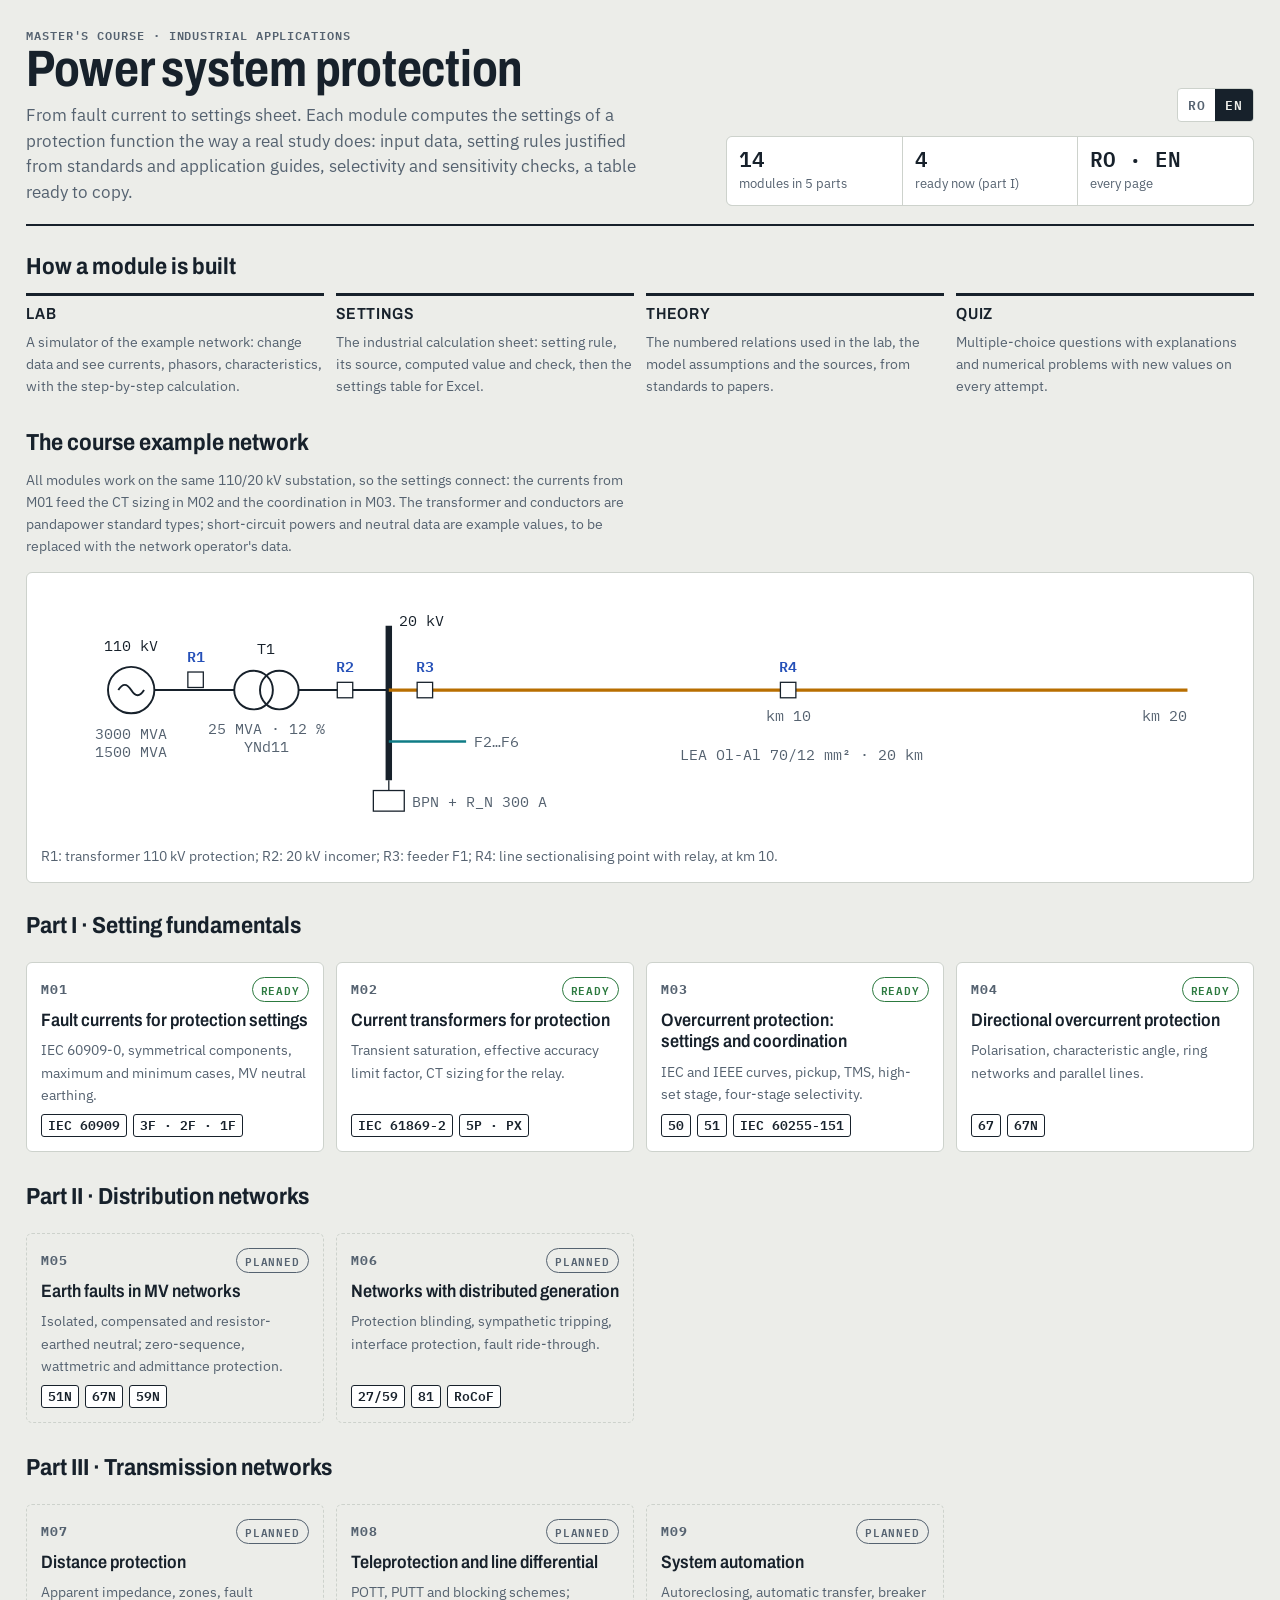
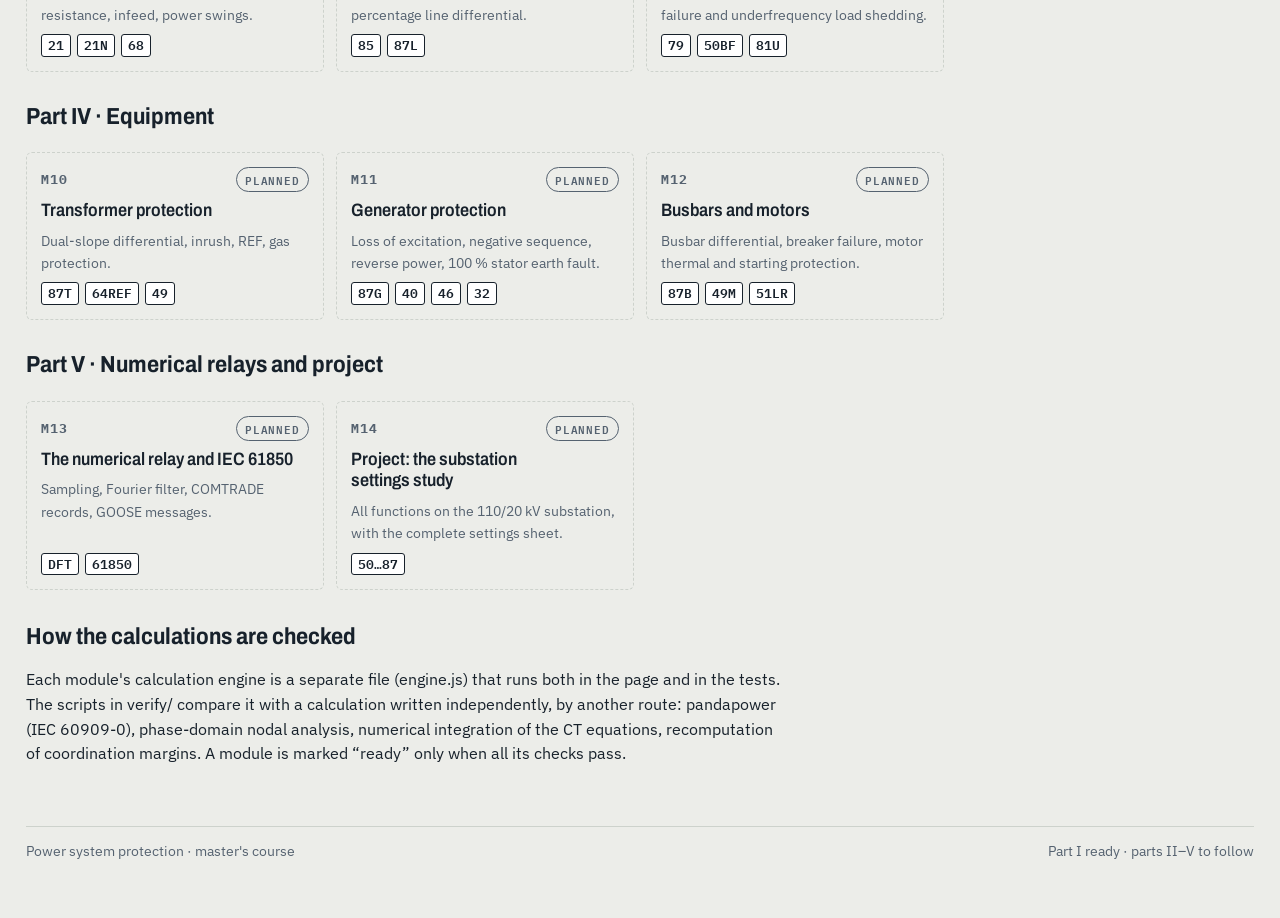
==== site/index.html @ 50221dc5 "Add power system protection course, part I (modules M01-M04) Interactive bilingual (RO/EN) master's " ====
<!doctype html>
<html lang="ro" data-lang="ro">
<head>
<meta charset="utf-8">
<meta name="viewport" content="width=device-width,initial-scale=1,viewport-fit=cover">
<meta name="claude:viewport-fit-sides" content="cover">
<title>Protecții în rețelele electrice</title>
<link rel="preconnect" href="https://fonts.googleapis.com">
<link rel="preconnect" href="https://fonts.gstatic.com" crossorigin>
<link rel="stylesheet" href="https://fonts.googleapis.com/css2?family=Archivo:wdth,wght@62..125,500..800&family=IBM+Plex+Mono:wght@400;600&family=IBM+Plex+Sans:ital,wght@0,400;0,600;1,400&display=swap">
<link rel="stylesheet" href="assets/course.css">
<style>
.hero{display:grid;grid-template-columns:minmax(0,1.25fr) minmax(0,1fr);gap:24px 40px;align-items:end;padding-block:28px 18px;border-bottom:2px solid var(--ink)}
@media (max-width:860px){.hero{grid-template-columns:minmax(0,1fr)}}
.hero h1{font-size:clamp(2rem,1.4rem + 2.6vw,3.2rem);font-stretch:80%;letter-spacing:-.005em}
.hero .lede{font-size:1.04rem;max-width:62ch}
.hero-tools{display:flex;justify-content:flex-end;align-items:flex-start;gap:10px;flex-wrap:wrap}
@media (max-width:860px){.hero-tools{justify-content:flex-start}}
.facts{display:grid;grid-template-columns:repeat(3,minmax(0,1fr));gap:1px;background:var(--line);border:1px solid var(--line);border-radius:6px;overflow:hidden;margin-top:14px}
.facts>div{background:var(--surface);padding:10px 12px;min-width:0}
.facts b{display:block;font:600 1.3rem/1.1 var(--f-mono)}
.facts span{font-size:.82rem;color:var(--muted)}
.part{padding-block:26px 6px}
.part-hd{display:flex;flex-wrap:wrap;align-items:baseline;gap:6px 14px;margin-bottom:12px}
.part-hd .label{color:var(--accent)}
.mods{display:grid;grid-template-columns:repeat(auto-fill,minmax(270px,1fr));gap:12px}
.mod-card{display:flex;flex-direction:column;gap:8px;background:var(--surface);border:1px solid var(--line);border-radius:6px;padding:14px;text-decoration:none;color:inherit;min-width:0;position:relative}
a.mod-card:hover{border-color:var(--accent)}
.mod-card .top{display:flex;justify-content:space-between;align-items:center;gap:8px}
.mod-card .no{font:700 .82rem var(--f-mono);letter-spacing:.06em;color:var(--muted)}
.mod-card h3{font-size:1.12rem;margin:0}
.mod-card p{margin:0;font-size:.9rem;color:var(--muted)}
.mod-card .ansi{margin-top:auto}
.state{font:600 .7rem var(--f-mono);letter-spacing:.08em;text-transform:uppercase;padding:2px 8px;border-radius:99px;border:1.5px solid currentColor}
.state.ready{color:var(--ok)}
.state.plan{color:var(--muted)}
.mod-card.plan{background:transparent;border-style:dashed}
.how{display:grid;grid-template-columns:repeat(4,minmax(0,1fr));gap:12px;margin-top:12px}
@media (max-width:900px){.how{grid-template-columns:repeat(2,minmax(0,1fr))}}
@media (max-width:480px){.how{grid-template-columns:minmax(0,1fr)}}
.how>div{border-top:3px solid var(--ink);padding-top:8px;min-width:0}
.how h3{font-size:1rem;text-transform:uppercase;letter-spacing:.05em}
.how p{margin:4px 0 0;font-size:.9rem;color:var(--muted)}
.block{padding-block:28px 4px}
.net{background:var(--surface);border:1px solid var(--line);border-radius:6px;padding:14px;margin-top:12px}
</style>
</head>
<body>
<div class="wrap">
<header class="hero">
  <div>
    <div class="label"><span lang="ro">Curs de master · aplicații industriale</span><span lang="en">Master's course · industrial applications</span></div>
    <h1><span lang="ro">Protecții în rețelele electrice</span><span lang="en">Power system protection</span></h1>
    <p class="lede"><span lang="ro">De la curentul de defect la fișa de reglaje. Fiecare modul calculează reglajele unei funcții de protecție așa cum se face într-un studiu real: date de intrare, reguli de reglaj justificate din standarde și ghiduri de aplicație, verificări de selectivitate și sensibilitate, tabel gata de copiat.</span><span lang="en">From fault current to settings sheet. Each module computes the settings of a protection function the way a real study does: input data, setting rules justified from standards and application guides, selectivity and sensitivity checks, a table ready to copy.</span></p>
  </div>
  <div>
    <div class="hero-tools"><div class="seg" role="group" aria-label="Limba / Language"><button data-langbtn="ro">RO</button><button data-langbtn="en">EN</button></div></div>
    <div class="facts">
      <div><b>14</b><span><span lang="ro">module în 5 părți</span><span lang="en">modules in 5 parts</span></span></div>
      <div><b>4</b><span><span lang="ro">gata acum (partea I)</span><span lang="en">ready now (part I)</span></span></div>
      <div><b>RO · EN</b><span><span lang="ro">fiecare pagină</span><span lang="en">every page</span></span></div>
    </div>
  </div>
</header>

<section class="block">
  <h2><span lang="ro">Cum e construit un modul</span><span lang="en">How a module is built</span></h2>
  <div class="how">
    <div><h3><span lang="ro">Laborator</span><span lang="en">Lab</span></h3><p><span lang="ro">Un simulator al rețelei-exemplu: schimbi date și vezi curenți, fazori, caracteristici, cu calculul pas cu pas.</span><span lang="en">A simulator of the example network: change data and see currents, phasors, characteristics, with the step-by-step calculation.</span></p></div>
    <div><h3><span lang="ro">Reglaje</span><span lang="en">Settings</span></h3><p><span lang="ro">Fișa de calcul industrială: regula de reglaj, sursa ei, valoarea calculată și verificarea, apoi tabelul de reglaje pentru Excel.</span><span lang="en">The industrial calculation sheet: setting rule, its source, computed value and check, then the settings table for Excel.</span></p></div>
    <div><h3><span lang="ro">Teorie</span><span lang="en">Theory</span></h3><p><span lang="ro">Relațiile numerotate folosite în laborator, ipotezele modelului și sursele, de la standarde la articole.</span><span lang="en">The numbered relations used in the lab, the model assumptions and the sources, from standards to papers.</span></p></div>
    <div><h3><span lang="ro">Test</span><span lang="en">Quiz</span></h3><p><span lang="ro">Grile cu explicații și probleme numerice cu alte valori la fiecare încercare.</span><span lang="en">Multiple-choice questions with explanations and numerical problems with new values on every attempt.</span></p></div>
  </div>
</section>

<section class="block">
  <h2><span lang="ro">Rețeaua-exemplu a cursului</span><span lang="en">The course example network</span></h2>
  <p class="note" style="max-width:76ch"><span lang="ro">Toate modulele lucrează pe aceeași stație 110/20 kV, ca reglajele să se lege între ele: curenții din M01 intră în dimensionarea TC din M02 și în coordonarea din M03. Transformatorul și conductoarele sunt tipuri standard din biblioteca pandapower; puterile de scurtcircuit și datele neutrului sunt valori de exemplu, pe care le înlocuiești cu cele ale operatorului de rețea.</span><span lang="en">All modules work on the same 110/20 kV substation, so the settings connect: the currents from M01 feed the CT sizing in M02 and the coordination in M03. The transformer and conductors are pandapower standard types; short-circuit powers and neutral data are example values, to be replaced with the network operator's data.</span></p>
  <div class="net scroll"><svg viewBox="0 0 930 190" width="100%" style="min-width:680px" role="img" aria-label="Rețeaua-exemplu">
    <g font-family="IBM Plex Mono, monospace" font-size="12" transform="translate(30,0)">
      <circle cx="40" cy="80" r="18" fill="var(--surface)" stroke="var(--ink)" stroke-width="1.5"/><path d="M30 80 q5 -8 10 0 t10 0" fill="none" stroke="var(--ink)" stroke-width="1.5"/>
      <text x="40" y="50" text-anchor="middle" fill="var(--ink)">110 kV</text><text x="40" y="118" text-anchor="middle" fill="var(--muted)">3000 MVA</text><text x="40" y="132" text-anchor="middle" fill="var(--muted)">1500 MVA</text>
      <line x1="58" y1="80" x2="120" y2="80" stroke="var(--ink)" stroke-width="1.5"/>
      <rect x="84" y="66" width="12" height="12" fill="var(--surface)" stroke="var(--ink)"/><text x="90" y="58" text-anchor="middle" fill="var(--accent)" font-weight="600">R1</text>
      <circle cx="135" cy="80" r="15" fill="none" stroke="var(--ink)" stroke-width="1.5"/><circle cx="155" cy="80" r="15" fill="none" stroke="var(--ink)" stroke-width="1.5"/>
      <text x="145" y="52" text-anchor="middle" fill="var(--ink)">T1</text><text x="145" y="114" text-anchor="middle" fill="var(--muted)">25 MVA · 12 %</text><text x="145" y="128" text-anchor="middle" fill="var(--muted)">YNd11</text>
      <line x1="170" y1="80" x2="240" y2="80" stroke="var(--ink)" stroke-width="1.5"/>
      <rect x="200" y="74" width="12" height="12" fill="var(--surface)" stroke="var(--ink)"/><text x="206" y="66" text-anchor="middle" fill="var(--accent)" font-weight="600">R2</text>
      <line x1="240" y1="30" x2="240" y2="150" stroke="var(--ink)" stroke-width="5"/><text x="248" y="30" fill="var(--ink)">20 kV</text>
      <line x1="240" y1="150" x2="240" y2="158" stroke="var(--ink)"/><rect x="228" y="158" width="24" height="16" fill="var(--surface)" stroke="var(--ink)"/><text x="258" y="171" fill="var(--muted)">BPN + R_N 300 A</text>
      <line x1="240" y1="80" x2="860" y2="80" stroke="var(--c3)" stroke-width="2.5"/>
      <rect x="262" y="74" width="12" height="12" fill="var(--surface)" stroke="var(--ink)"/><text x="268" y="66" text-anchor="middle" fill="var(--accent)" font-weight="600">R3</text>
      <rect x="544" y="74" width="12" height="12" fill="var(--surface)" stroke="var(--ink)"/><text x="550" y="66" text-anchor="middle" fill="var(--accent)" font-weight="600">R4</text>
      <text x="550" y="104" text-anchor="middle" fill="var(--muted)">km 10</text>
      <text x="860" y="104" text-anchor="end" fill="var(--muted)">km 20</text>
      <text x="560" y="134" text-anchor="middle" fill="var(--muted)">LEA Ol-Al 70/12 mm² · 20 km</text>
      <line x1="240" y1="120" x2="300" y2="120" stroke="var(--c6)" stroke-width="2"/><text x="306" y="124" fill="var(--muted)">F2…F6</text>
    </g>
  </svg>
  <p class="note" style="margin:8px 0 0"><span lang="ro">R1: protecția de pe 110 kV a transformatorului; R2: celula de sosire 20 kV; R3: plecarea F1; R4: punct de secționare cu releu pe linie, la km 10.</span><span lang="en">R1: transformer 110 kV protection; R2: 20 kV incomer; R3: feeder F1; R4: line sectionalising point with relay, at km 10.</span></p>
  </div>
</section>

<div id="parts"></div>

<section class="block">
  <h2><span lang="ro">Cum sunt verificate calculele</span><span lang="en">How the calculations are checked</span></h2>
  <p style="max-width:76ch"><span lang="ro">Motorul de calcul al fiecărui modul e un fișier separat (engine.js), care rulează și în pagină, și în teste. Scripturile din verify/ îl compară cu un calcul scris independent, pe altă cale: pandapower (IEC 60909-0), analiză nodală în coordonate de fază, integrarea numerică a ecuațiilor TC, recalcularea timpilor de coordonare. Un modul e marcat „gata” doar când toate verificările lui trec.</span><span lang="en">Each module's calculation engine is a separate file (engine.js) that runs both in the page and in the tests. The scripts in verify/ compare it with a calculation written independently, by another route: pandapower (IEC 60909-0), phase-domain nodal analysis, numerical integration of the CT equations, recomputation of coordination margins. A module is marked “ready” only when all its checks pass.</span></p>
</section>

<footer class="mod"><span><span lang="ro">Protecții în rețelele electrice · curs de master</span><span lang="en">Power system protection · master's course</span></span><span><span lang="ro">Partea I gata · părțile II–V urmează</span><span lang="en">Part I ready · parts II–V to follow</span></span></footer>
</div>

<script src="assets/course.js"></script>
<script>
(function () {
  const PR = window.PR;
  const PARTS = [
    { ro: "Partea I · Bazele reglajelor", en: "Part I · Setting fundamentals", mods: [
      ["M01", "m01/index.html", true, { ro: "Curenții de defect pentru reglaje", en: "Fault currents for protection settings" }, { ro: "IEC 60909-0, componente simetrice, regim maxim și minim, tratarea neutrului MT.", en: "IEC 60909-0, symmetrical components, maximum and minimum cases, MV neutral earthing." }, ["IEC 60909", "3F · 2F · 1F"]],
      ["M02", "m02/index.html", true, { ro: "Transformatoare de curent pentru protecții", en: "Current transformers for protection" }, { ro: "Saturația în regim tranzitoriu, factorul limită de precizie real, dimensionarea TC pentru releu.", en: "Transient saturation, effective accuracy limit factor, CT sizing for the relay." }, ["IEC 61869-2", "5P · PX"]],
      ["M03", "m03/index.html", true, { ro: "Protecția maximală de curent: reglaje și coordonare", en: "Overcurrent protection: settings and coordination" }, { ro: "Curbe IEC și IEEE, curent de pornire, TMS, treapta rapidă, selectivitate pe patru trepte.", en: "IEC and IEEE curves, pickup, TMS, high-set stage, four-stage selectivity." }, ["50", "51", "IEC 60255-151"]],
      ["M04", "m04/index.html", true, { ro: "Protecția maximală direcțională", en: "Directional overcurrent protection" }, { ro: "Polarizare, unghiul caracteristic, rețele buclate și linii paralele.", en: "Polarisation, characteristic angle, ring networks and parallel lines." }, ["67", "67N"]],
    ] },
    { ro: "Partea II · Rețele de distribuție", en: "Part II · Distribution networks", mods: [
      ["M05", "", false, { ro: "Punerea la pământ în rețelele MT", en: "Earth faults in MV networks" }, { ro: "Neutru izolat, compensat, prin rezistor; protecții homopolare, wattmetrice și de admitanță.", en: "Isolated, compensated and resistor-earthed neutral; zero-sequence, wattmetric and admittance protection." }, ["51N", "67N", "59N"]],
      ["M06", "", false, { ro: "Rețele cu generare distribuită", en: "Networks with distributed generation" }, { ro: "Orbirea protecției, declanșări simpatice, protecția de interfață, trecerea prin gol de tensiune.", en: "Protection blinding, sympathetic tripping, interface protection, fault ride-through." }, ["27/59", "81", "RoCoF"]],
    ] },
    { ro: "Partea III · Rețele de transport", en: "Part III · Transmission networks", mods: [
      ["M07", "", false, { ro: "Protecția de distanță", en: "Distance protection" }, { ro: "Impedanța văzută, zone, rezistența de defect, alimentarea intermediară, pendulații.", en: "Apparent impedance, zones, fault resistance, infeed, power swings." }, ["21", "21N", "68"]],
      ["M08", "", false, { ro: "Teleprotecție și diferențiala de linie", en: "Teleprotection and line differential" }, { ro: "Scheme POTT, PUTT, cu blocare; diferențiala procentuală de linie.", en: "POTT, PUTT and blocking schemes; percentage line differential." }, ["85", "87L"]],
      ["M09", "", false, { ro: "Automatizări de sistem", en: "System automation" }, { ro: "RAR, AAR, DRRI și descărcarea automată la scăderea frecvenței.", en: "Autoreclosing, automatic transfer, breaker failure and underfrequency load shedding." }, ["79", "50BF", "81U"]],
    ] },
    { ro: "Partea IV · Echipamente", en: "Part IV · Equipment", mods: [
      ["M10", "", false, { ro: "Protecția transformatoarelor", en: "Transformer protection" }, { ro: "Diferențiala cu pantă dublă, curentul de magnetizare, REF, protecția de gaze.", en: "Dual-slope differential, inrush, REF, gas protection." }, ["87T", "64REF", "49"]],
      ["M11", "", false, { ro: "Protecția generatoarelor", en: "Generator protection" }, { ro: "Pierderea excitației, secvența inversă, puterea inversă, statorul 100 %.", en: "Loss of excitation, negative sequence, reverse power, 100 % stator earth fault." }, ["87G", "40", "46", "32"]],
      ["M12", "", false, { ro: "Bare și motoare", en: "Busbars and motors" }, { ro: "Diferențiala de bare, DRRI, protecția termică și la pornire a motoarelor.", en: "Busbar differential, breaker failure, motor thermal and starting protection." }, ["87B", "49M", "51LR"]],
    ] },
    { ro: "Partea V · Relee numerice și proiect", en: "Part V · Numerical relays and project", mods: [
      ["M13", "", false, { ro: "Releul numeric și IEC 61850", en: "The numerical relay and IEC 61850" }, { ro: "Eșantionare, filtrul Fourier, înregistrări COMTRADE, mesaje GOOSE.", en: "Sampling, Fourier filter, COMTRADE records, GOOSE messages." }, ["DFT", "61850"]],
      ["M14", "", false, { ro: "Proiect: studiul de reglaje al stației", en: "Project: the substation settings study" }, { ro: "Toate funcțiile pe stația 110/20 kV, cu fișa de reglaje completă.", en: "All functions on the 110/20 kV substation, with the complete settings sheet." }, ["50…87"]],
    ] },
  ];
  const host = document.getElementById("parts");
  host.innerHTML = PARTS.map((p) => `<section class="part"><div class="part-hd"><h2>${PR.bi(p)}</h2></div><div class="mods">${p.mods.map(([no, href, ready, title, desc, ansi]) => {
    const tag = ready ? "a" : "div";
    return `<${tag} class="mod-card ${ready ? "" : "plan"}" ${ready ? `href="${href}"` : ""}><div class="top"><span class="no">${no}</span><span class="state ${ready ? "ready" : "plan"}">${ready ? PR.bi("gata", "ready") : PR.bi("urmează", "planned")}</span></div><h3>${PR.bi(title)}</h3><p>${PR.bi(desc)}</p><div class="ansi">${ansi.map((a) => `<span>${a}</span>`).join("")}</div></${tag}>`;
  }).join("")}</div></section>`).join("");
})();
</script>
</body>
</html>
---- site/assets/course.css ----
/* Protecții în rețelele electrice — stiluri comune
   Layout: relay-panel bench — header with module id + ANSI function badges + RO/EN switch,
   tab strip (Laborator · Reglaje · Teorie · Test); lab = control rail left, results bench right. */
:root{
  --bg:#ECEDE9;        /* panel grey, slight warm bias (relay panels are RAL 7035) */
  --surface:#FFFFFF;
  --sunk:#E2E4DF;
  --ink:#17212B;
  --muted:#556270;
  --line:#CDD2CC;
  --accent:#2550B8;    /* signal cobalt */
  --accent-ink:#FFFFFF;
  --accent-soft:#E3E9F8;
  --trip:#C0352B;  --trip-bg:#F7E3E0;   /* TRIP LED */
  --start:#B86E00; --start-bg:#FBEBD2;  /* START / pickup LED */
  --ok:#2C7A3F;    --ok-bg:#E1F0E4;     /* READY LED */
  /* conductor colours after IEC 60445: L1 brown, L2 black, L3 grey */
  --L1:#9A5427; --L2:#17212B; --L3:#6F7F92;
  /* sequence components */
  --seq1:#2550B8; --seq2:#8A3FA8; --seq0:#4C7A1E;
  --c1:#2550B8; --c2:#C0352B; --c3:#B86E00; --c4:#2C7A3F; --c5:#8A3FA8; --c6:#0F7C86;
  --f-display:"Archivo","Arial Narrow",system-ui,sans-serif;
  --f-body:"IBM Plex Sans",system-ui,-apple-system,"Segoe UI",sans-serif;
  --f-mono:"IBM Plex Mono",ui-monospace,Consolas,monospace;
}
@media (prefers-color-scheme: dark){:root:not([data-theme="light"]){
  --bg:#11161B; --surface:#192028; --sunk:#202933; --ink:#E4E9EE; --muted:#9AA7B4; --line:#2E3946;
  --accent:#8EA9FF; --accent-ink:#0B1530; --accent-soft:#1E2A4A;
  --trip:#F27A6E; --trip-bg:#3B1D1A; --start:#F0AD45; --start-bg:#3A2A10; --ok:#6CCB86; --ok-bg:#16301E;
  --L1:#D08A57; --L2:#E4E9EE; --L3:#8FA3BA;
  --seq1:#8EA9FF; --seq2:#D18BEA; --seq0:#9BCB63;
  --c1:#8EA9FF; --c2:#F27A6E; --c3:#F0AD45; --c4:#6CCB86; --c5:#D18BEA; --c6:#4FC7D1;
  color-scheme:dark}}
:root[data-theme="dark"]{
  --bg:#11161B; --surface:#192028; --sunk:#202933; --ink:#E4E9EE; --muted:#9AA7B4; --line:#2E3946;
  --accent:#8EA9FF; --accent-ink:#0B1530; --accent-soft:#1E2A4A;
  --trip:#F27A6E; --trip-bg:#3B1D1A; --start:#F0AD45; --start-bg:#3A2A10; --ok:#6CCB86; --ok-bg:#16301E;
  --L1:#D08A57; --L2:#E4E9EE; --L3:#8FA3BA;
  --seq1:#8EA9FF; --seq2:#D18BEA; --seq0:#9BCB63;
  --c1:#8EA9FF; --c2:#F27A6E; --c3:#F0AD45; --c4:#6CCB86; --c5:#D18BEA; --c6:#4FC7D1;
  color-scheme:dark}

/* language switch: everything is written twice, the inactive language is hidden */
html[data-lang="ro"] body [lang="en"], html[data-lang="en"] body [lang="ro"]{display:none!important}

*{box-sizing:border-box}
[hidden]{display:none!important}
html{-webkit-text-size-adjust:100%}
body{margin:0;background:var(--bg);color:var(--ink);font:16px/1.55 var(--f-body)}
a{color:var(--accent)}
.wrap{max-width:1260px;margin:0 auto;padding-left:max(16px,env(safe-area-inset-left,0px));padding-right:max(16px,env(safe-area-inset-right,0px));padding-block:0 56px}
.mono{font-family:var(--f-mono);font-variant-numeric:tabular-nums}
.label{font:600 .72rem/1.3 var(--f-mono);letter-spacing:.08em;text-transform:uppercase;color:var(--muted)}
.note{font-size:.88rem;color:var(--muted)}
h1,h2,h3{font-family:var(--f-display);font-stretch:87.5%;text-wrap:balance;margin:0}
h1{font-weight:700;font-size:clamp(1.6rem,1.2rem + 1.6vw,2.3rem);line-height:1.05;letter-spacing:.005em}
h2{font-weight:700;font-size:1.45rem;line-height:1.15;margin-bottom:10px}
h3{font-weight:600;font-size:1.1rem;line-height:1.2;margin-bottom:8px}
button,input,select{font:inherit;color:inherit}
button:focus-visible,input:focus-visible,select:focus-visible,summary:focus-visible,a:focus-visible{outline:2px solid var(--accent);outline-offset:2px}

/* ---------- header ---------- */
header.mod{display:grid;grid-template-columns:minmax(0,1fr) auto;gap:14px 24px;align-items:end;padding-block:22px 14px;border-bottom:2px solid var(--ink)}
@media (max-width:760px){header.mod{grid-template-columns:minmax(0,1fr)}}
.crumbs{display:flex;flex-wrap:wrap;gap:6px 12px;align-items:center;margin-bottom:6px}
.crumbs a{font:600 .78rem var(--f-mono);letter-spacing:.06em;text-transform:uppercase;text-decoration:none;color:var(--muted)}
.crumbs a:hover{color:var(--accent)}
.modno{font:700 .8rem var(--f-mono);letter-spacing:.08em;color:var(--accent)}
.lede{margin:6px 0 0;color:var(--muted);max-width:70ch;font-size:.97rem}
.ansi{display:flex;flex-wrap:wrap;gap:6px;margin-top:10px}
.ansi span{font:600 .8rem/1 var(--f-mono);border:1.5px solid var(--ink);border-radius:3px;padding:4px 6px;background:var(--surface)}
.ansi span small{font:400 .72rem var(--f-body);color:var(--muted);margin-left:4px}
.hdr-tools{display:flex;flex-direction:column;align-items:flex-end;gap:10px}
@media (max-width:760px){.hdr-tools{align-items:flex-start}}
.seg{display:inline-flex;border:1px solid var(--line);border-radius:4px;overflow:hidden;background:var(--surface)}
.seg button{border:0;background:transparent;padding:5px 10px;font:600 .8rem var(--f-mono);letter-spacing:.06em;cursor:pointer;color:var(--muted)}
.seg button[aria-pressed="true"]{background:var(--ink);color:var(--bg)}
nav.tabs{display:flex;gap:4px;flex-wrap:wrap}
nav.tabs button{font:600 .95rem var(--f-display);font-stretch:87.5%;letter-spacing:.05em;text-transform:uppercase;border:1px solid var(--line);background:var(--surface);color:var(--ink);padding:8px 14px;border-radius:4px;cursor:pointer}
nav.tabs button[aria-selected="true"]{background:var(--ink);color:var(--bg);border-color:var(--ink)}
section.tab{padding-top:24px}

/* ---------- lab bench ---------- */
.lab{display:grid;grid-template-columns:330px minmax(0,1fr);gap:24px;align-items:start}
@media (max-width:920px){.lab{grid-template-columns:minmax(0,1fr)}}
.rail{display:flex;flex-direction:column;gap:14px;min-width:0}
.bench{display:flex;flex-direction:column;gap:18px;min-width:0}
.panel,.figure{background:var(--surface);border:1px solid var(--line);border-radius:6px;padding:14px;min-width:0}
.figure>.label{margin-bottom:8px}
.presets{display:flex;flex-wrap:wrap;gap:6px}
.btn{font:600 .86rem var(--f-body);border:1px solid var(--line);background:var(--sunk);color:var(--ink);padding:6px 10px;border-radius:4px;cursor:pointer;text-align:left;line-height:1.3}
.btn:hover{border-color:var(--accent)}
.btn.primary{background:var(--accent);color:var(--accent-ink);border-color:var(--accent)}
.btn[aria-pressed="true"]{background:var(--accent-soft);border-color:var(--accent)}
.knob{display:grid;grid-template-columns:minmax(0,1fr) 96px;gap:2px 10px;align-items:center;padding-block:6px;border-top:1px dashed var(--line)}
.knob:first-child{border-top:0}
.knob label{font-size:.9rem;line-height:1.25}
.knob label small{color:var(--muted);display:block;font-size:.76rem;font-family:var(--f-mono)}
.knob input[type=number],.knob select{width:100%;font:500 .9rem var(--f-mono);padding:4px 6px;border:1px solid var(--line);border-radius:3px;background:var(--bg);color:var(--ink);text-align:right}
.knob select{text-align:left;font-family:var(--f-body)}
.knob.wide{grid-template-columns:minmax(0,1fr)}
.knob.wide select{width:100%}
.knob input[type=range]{grid-column:1/-1;width:100%;accent-color:var(--accent)}
.knob.check{grid-template-columns:minmax(0,1fr) auto}
details.grp{border-top:1px solid var(--line)}
details.grp:first-child{border-top:0}
details.grp summary{cursor:pointer;padding:8px 0;font:600 1rem var(--f-display);font-stretch:87.5%;letter-spacing:.02em;display:flex;align-items:center;gap:8px;list-style:none}
details.grp summary::-webkit-details-marker{display:none}
details.grp summary::before{content:"▸";color:var(--muted);transition:transform .15s}
details.grp[open] summary::before{transform:rotate(90deg)}
.swatch{width:10px;height:10px;border-radius:2px;display:inline-block;flex:none}

/* KPI strip */
.kpis{display:grid;grid-template-columns:repeat(4,minmax(0,1fr));gap:1px;background:var(--line);border:1px solid var(--line);border-radius:6px;overflow:hidden}
.kpis.k3{grid-template-columns:repeat(3,minmax(0,1fr))}
@media (max-width:640px){.kpis,.kpis.k3{grid-template-columns:repeat(2,minmax(0,1fr))}}
.kpis>div{background:var(--surface);padding:11px 13px;min-width:0}
.kpis .v{font:600 1.45rem/1.15 var(--f-mono);font-variant-numeric:tabular-nums;margin-top:4px;overflow-wrap:anywhere}
.kpis .v small{font-size:.78rem;color:var(--muted);font-weight:400}

/* relay-style status bar: LED + verdict */
.status{display:flex;flex-wrap:wrap;align-items:center;gap:8px 12px;padding:10px 14px;border-radius:6px;font-weight:600;border:1px solid transparent}
.status.ok{background:var(--ok-bg);color:var(--ok);border-color:color-mix(in srgb,var(--ok) 35%,transparent)}
.status.bad{background:var(--trip-bg);color:var(--trip);border-color:color-mix(in srgb,var(--trip) 35%,transparent)}
.status.warn{background:var(--start-bg);color:var(--start);border-color:color-mix(in srgb,var(--start) 35%,transparent)}
.status .led{width:12px;height:12px;border-radius:50%;background:currentColor;box-shadow:0 0 0 3px color-mix(in srgb,currentColor 25%,transparent);flex:none}
.status .pill{font:600 .74rem var(--f-mono);letter-spacing:.08em;border:1.5px solid currentColor;padding:2px 8px;border-radius:99px}
.status .msg{color:var(--ink);font-weight:400;flex:1 1 260px;min-width:0}

/* tables */
.scroll{overflow-x:auto;-webkit-overflow-scrolling:touch}
table.data{border-collapse:collapse;width:100%;font-size:.9rem}
table.data th,table.data td{padding:6px 8px;border-bottom:1px solid var(--line);text-align:left;vertical-align:top}
table.data th{font:600 .74rem var(--f-mono);letter-spacing:.06em;text-transform:uppercase;color:var(--muted);white-space:nowrap}
table.data td.n,table.data th.n{text-align:right;font-family:var(--f-mono);font-variant-numeric:tabular-nums;white-space:nowrap}
table.data td.eq{font-family:var(--f-mono);color:var(--muted);font-size:.8rem;white-space:nowrap}
table.data tr.head td{background:var(--sunk);font:600 1rem var(--f-display);font-stretch:87.5%;letter-spacing:.02em;border-bottom:0;padding-top:9px}
table.data tr.res td{font-weight:600}
table.data td .ok{color:var(--ok);font-weight:600}
table.data td .bad{color:var(--trip);font-weight:600}
table.data td .warn{color:var(--start);font-weight:600}
.tools{display:flex;flex-wrap:wrap;gap:8px;align-items:center;justify-content:space-between;margin-bottom:8px}
.copied{font:600 .78rem var(--f-mono);color:var(--ok)}

/* settings sheet (Reglaje) */
.sheet{background:var(--surface);border:1px solid var(--line);border-radius:6px;padding:16px;min-width:0}
.sheet-hd{display:flex;flex-wrap:wrap;justify-content:space-between;gap:8px 20px;align-items:baseline;border-bottom:2px solid var(--ink);padding-bottom:8px;margin-bottom:12px}
.steps{counter-reset:st;display:flex;flex-direction:column;gap:14px}
.step{display:grid;grid-template-columns:34px minmax(0,1fr);gap:4px 12px}
.step::before{counter-increment:st;content:counter(st);font:700 .9rem/26px var(--f-mono);width:26px;height:26px;text-align:center;border-radius:50%;background:var(--ink);color:var(--bg)}
.step>div{min-width:0}
.step h3{margin:2px 0 4px}
.step p{margin:4px 0;max-width:72ch}
.rule{font-size:.86rem;color:var(--muted);border-left:3px solid var(--line);padding-left:10px;margin:6px 0}
.calc{font-family:var(--f-mono);font-size:.86rem;background:var(--sunk);border-radius:4px;padding:8px 10px;overflow-x:auto;white-space:pre-wrap;word-break:break-word}

/* theory */
.theory{display:grid;grid-template-columns:220px minmax(0,1fr);gap:32px;align-items:start}
@media (max-width:860px){.theory{grid-template-columns:minmax(0,1fr)}.toc{display:none!important}}
.toc{position:sticky;top:calc(env(safe-area-inset-top,0px) + 12px);display:flex;flex-direction:column;gap:3px;font-size:.9rem}
.toc a{color:var(--muted);text-decoration:none;padding:3px 0 3px 10px;border-left:2px solid var(--line)}
.toc a:hover{color:var(--ink);border-color:var(--accent)}
article{max-width:76ch;min-width:0}
article>section{padding-bottom:22px;margin-bottom:22px;border-bottom:1px solid var(--line)}
article>section:last-child{border-bottom:0}
article p,article li{max-width:70ch}
.eqn{background:var(--surface);border:1px solid var(--line);border-left:3px solid var(--accent);border-radius:4px;padding:10px 14px;margin:10px 0;overflow-x:auto;display:flex;justify-content:space-between;gap:16px;align-items:center}
.eqn .no{font:500 .8rem var(--f-mono);color:var(--muted);flex:none}
.eqn math{font-size:1.12em}
.callout{background:var(--accent-soft);border-radius:6px;padding:10px 14px;margin:10px 0}
.callout.ind{background:var(--start-bg)}
.callout b.k{font:600 .74rem var(--f-mono);letter-spacing:.08em;text-transform:uppercase;display:block;margin-bottom:2px}
.cite{font-size:.84rem;color:var(--muted)}
ol.refs{font-size:.88rem;padding-left:22px}
ol.refs li{margin-bottom:6px}
.cards{display:grid;grid-template-columns:repeat(2,minmax(0,1fr));gap:12px}
@media (max-width:640px){.cards{grid-template-columns:minmax(0,1fr)}}
.card{background:var(--surface);border:1px solid var(--line);border-radius:6px;padding:12px 14px;min-width:0}
.card p{margin:4px 0;font-size:.94rem}

/* quiz */
.quiz{max-width:820px;display:flex;flex-direction:column;gap:14px}
.q{background:var(--surface);border:1px solid var(--line);border-radius:6px;padding:14px 16px}
.q .qt{font-weight:600;margin-bottom:8px}
.opts{display:flex;flex-direction:column;gap:6px}
.opt{text-align:left;font:400 .95rem var(--f-body);background:var(--bg);color:var(--ink);border:1px solid var(--line);border-radius:4px;padding:8px 10px;cursor:pointer}
.opt:hover:not(:disabled){border-color:var(--accent)}
.opt.right{border-color:var(--ok);background:var(--ok-bg)}
.opt.wrong{border-color:var(--trip);background:var(--trip-bg)}
.opt:disabled{cursor:default}
.expl{margin-top:8px;font-size:.92rem;color:var(--muted)}
.score{display:flex;justify-content:space-between;align-items:center;gap:12px;flex-wrap:wrap}
.num-row{display:flex;gap:8px;flex-wrap:wrap;align-items:center}
.num-row input{font:500 1rem var(--f-mono);padding:6px 8px;border:1px solid var(--line);border-radius:4px;background:var(--bg);color:var(--ink);width:150px}

/* svg */
svg text{font-family:var(--f-mono)}
svg .ax{stroke:var(--ink);stroke-width:1}
svg .grid{stroke:var(--line);stroke-width:1}
svg .minor{stroke:var(--line);stroke-width:.6;stroke-dasharray:2 3}
svg .tick{fill:var(--muted);font-size:11px}
svg .lbl{fill:var(--ink);font-size:12px}

footer.mod{margin-top:40px;padding-top:14px;border-top:1px solid var(--line);font-size:.85rem;color:var(--muted);display:flex;flex-wrap:wrap;gap:8px 24px;justify-content:space-between}
@media (prefers-reduced-motion:reduce){*{transition:none!important;animation:none!important}}
.status.info{background:var(--accent-soft);color:var(--accent);border-color:color-mix(in srgb,var(--accent) 30%,transparent)}
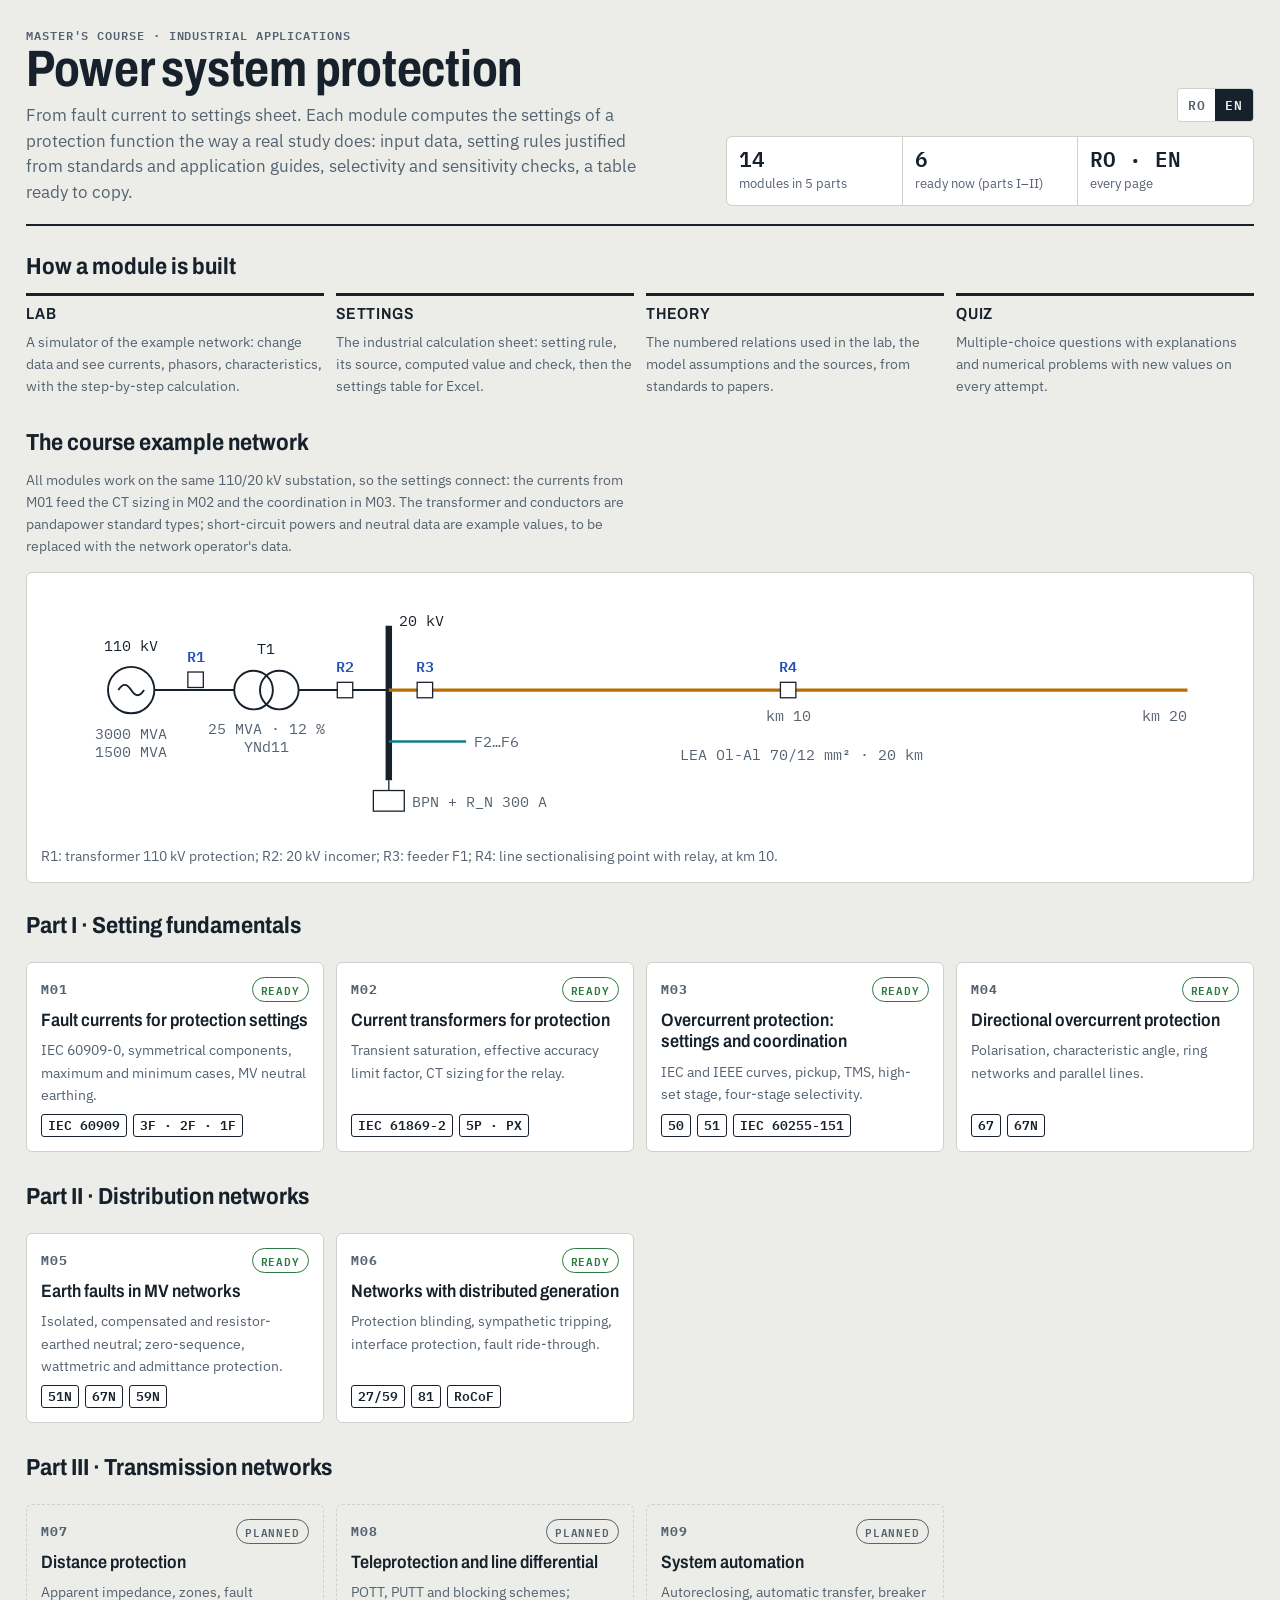
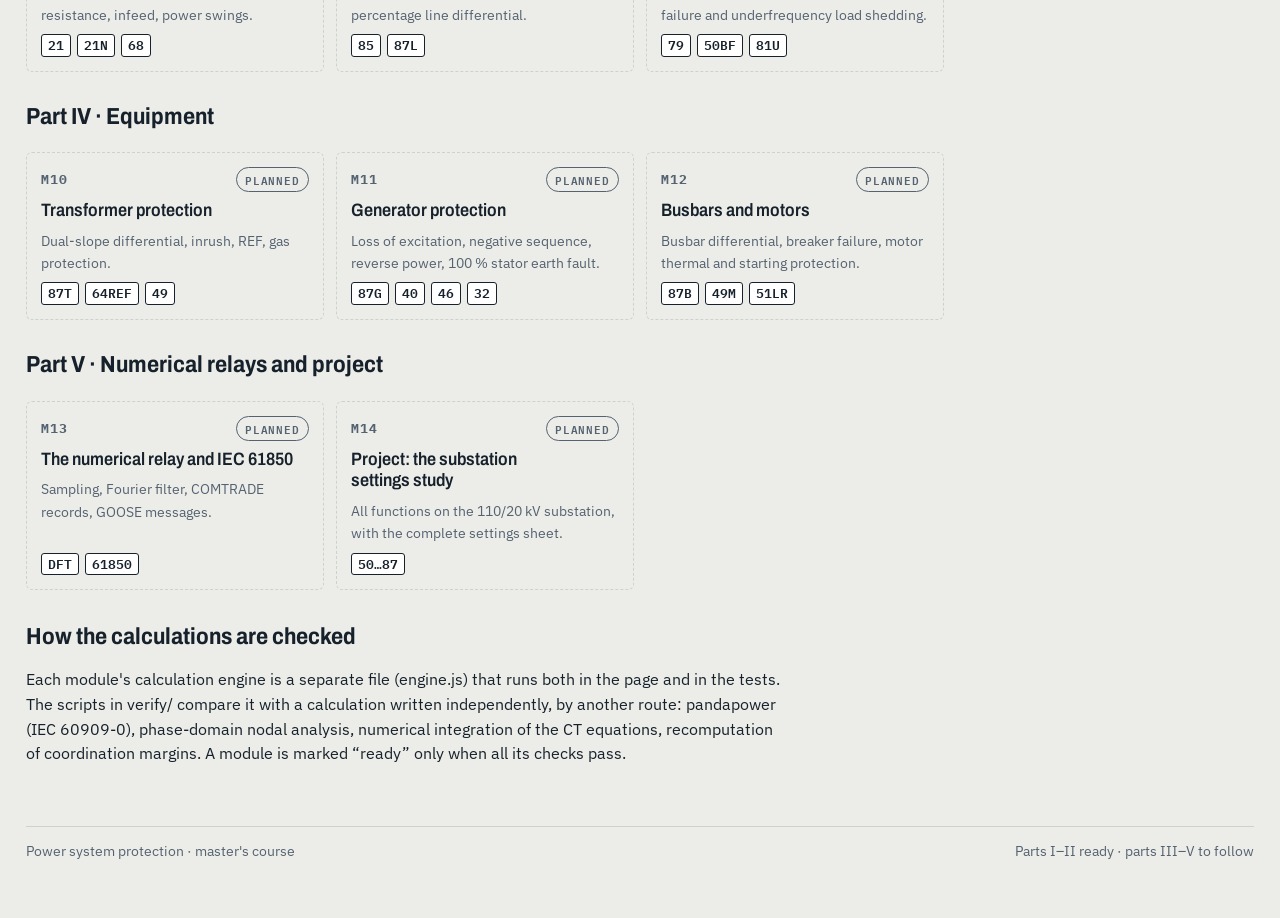
==== commit 2663178b: "Add course part II: earth faults in MV networks (M05) and distributed generation (M06) M05: isolated" ====
--- a/site/index.html
+++ b/site/index.html
@@ -57,7 +57,7 @@
     <div class="hero-tools"><div class="seg" role="group" aria-label="Limba / Language"><button data-langbtn="ro">RO</button><button data-langbtn="en">EN</button></div></div>
     <div class="facts">
       <div><b>14</b><span><span lang="ro">module în 5 părți</span><span lang="en">modules in 5 parts</span></span></div>
-      <div><b>4</b><span><span lang="ro">gata acum (partea I)</span><span lang="en">ready now (part I)</span></span></div>
+      <div><b>6</b><span><span lang="ro">gata acum (părțile I–II)</span><span lang="en">ready now (parts I–II)</span></span></div>
       <div><b>RO · EN</b><span><span lang="ro">fiecare pagină</span><span lang="en">every page</span></span></div>
     </div>
   </div>
@@ -108,7 +108,7 @@
   <p style="max-width:76ch"><span lang="ro">Motorul de calcul al fiecărui modul e un fișier separat (engine.js), care rulează și în pagină, și în teste. Scripturile din verify/ îl compară cu un calcul scris independent, pe altă cale: pandapower (IEC 60909-0), analiză nodală în coordonate de fază, integrarea numerică a ecuațiilor TC, recalcularea timpilor de coordonare. Un modul e marcat „gata” doar când toate verificările lui trec.</span><span lang="en">Each module's calculation engine is a separate file (engine.js) that runs both in the page and in the tests. The scripts in verify/ compare it with a calculation written independently, by another route: pandapower (IEC 60909-0), phase-domain nodal analysis, numerical integration of the CT equations, recomputation of coordination margins. A module is marked “ready” only when all its checks pass.</span></p>
 </section>
 
-<footer class="mod"><span><span lang="ro">Protecții în rețelele electrice · curs de master</span><span lang="en">Power system protection · master's course</span></span><span><span lang="ro">Partea I gata · părțile II–V urmează</span><span lang="en">Part I ready · parts II–V to follow</span></span></footer>
+<footer class="mod"><span><span lang="ro">Protecții în rețelele electrice · curs de master</span><span lang="en">Power system protection · master's course</span></span><span><span lang="ro">Părțile I–II gata · părțile III–V urmează</span><span lang="en">Parts I–II ready · parts III–V to follow</span></span></footer>
 </div>
 
 <script src="assets/course.js"></script>
@@ -123,8 +123,8 @@
       ["M04", "m04/index.html", true, { ro: "Protecția maximală direcțională", en: "Directional overcurrent protection" }, { ro: "Polarizare, unghiul caracteristic, rețele buclate și linii paralele.", en: "Polarisation, characteristic angle, ring networks and parallel lines." }, ["67", "67N"]],
     ] },
     { ro: "Partea II · Rețele de distribuție", en: "Part II · Distribution networks", mods: [
-      ["M05", "", false, { ro: "Punerea la pământ în rețelele MT", en: "Earth faults in MV networks" }, { ro: "Neutru izolat, compensat, prin rezistor; protecții homopolare, wattmetrice și de admitanță.", en: "Isolated, compensated and resistor-earthed neutral; zero-sequence, wattmetric and admittance protection." }, ["51N", "67N", "59N"]],
-      ["M06", "", false, { ro: "Rețele cu generare distribuită", en: "Networks with distributed generation" }, { ro: "Orbirea protecției, declanșări simpatice, protecția de interfață, trecerea prin gol de tensiune.", en: "Protection blinding, sympathetic tripping, interface protection, fault ride-through." }, ["27/59", "81", "RoCoF"]],
+      ["M05", "m05/index.html", true, { ro: "Punerea la pământ în rețelele MT", en: "Earth faults in MV networks" }, { ro: "Neutru izolat, compensat, prin rezistor; protecții homopolare, wattmetrice și de admitanță.", en: "Isolated, compensated and resistor-earthed neutral; zero-sequence, wattmetric and admittance protection." }, ["51N", "67N", "59N"]],
+      ["M06", "m06/index.html", true, { ro: "Rețele cu generare distribuită", en: "Networks with distributed generation" }, { ro: "Orbirea protecției, declanșări simpatice, protecția de interfață, trecerea prin gol de tensiune.", en: "Protection blinding, sympathetic tripping, interface protection, fault ride-through." }, ["27/59", "81", "RoCoF"]],
     ] },
     { ro: "Partea III · Rețele de transport", en: "Part III · Transmission networks", mods: [
       ["M07", "", false, { ro: "Protecția de distanță", en: "Distance protection" }, { ro: "Impedanța văzută, zone, rezistența de defect, alimentarea intermediară, pendulații.", en: "Apparent impedance, zones, fault resistance, infeed, power swings." }, ["21", "21N", "68"]],
